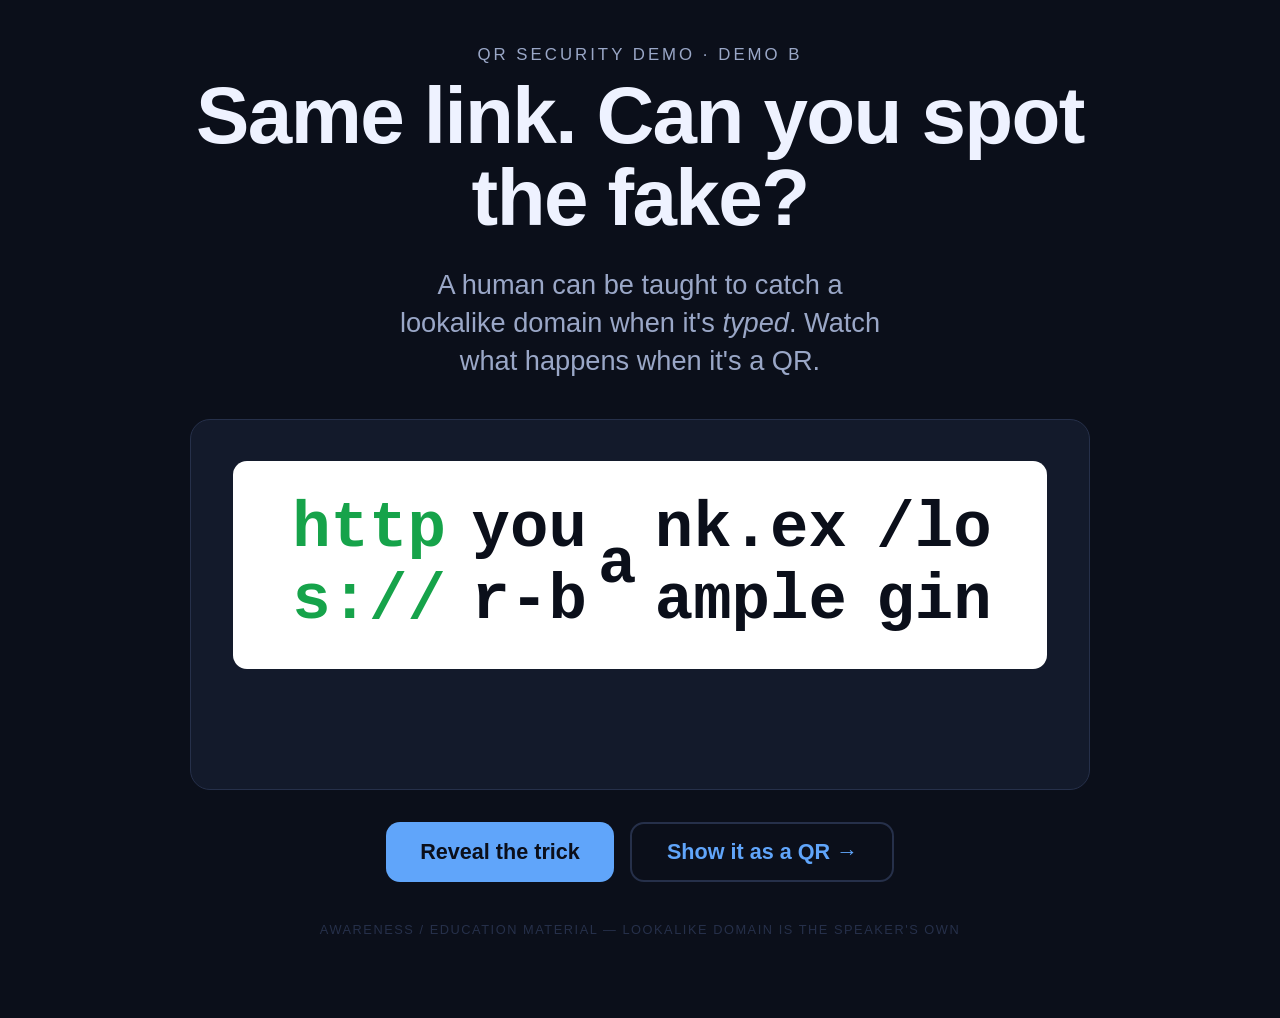
==== demo-b-preview-defeat/index.html @ 8ce10fcb "Build QR quishing awareness demo kit (5 demos) Safe, projector-legible live demos for a QR-security " ====
<!DOCTYPE html>
<html lang="en">
<head>
  <meta charset="utf-8">
  <meta name="viewport" content="width=device-width, initial-scale=1">
  <title>Spot the fake — URL vs QR</title>
  <link rel="stylesheet" href="../shared/landing.css">
  <style>
    body { justify-content: flex-start; padding-top: 5vh; }
    .stage { min-height: clamp(220px, 40vh, 460px); display:flex; flex-direction:column;
      align-items:center; justify-content:center; }
    .url-line {
      font-family: ui-monospace, "Cascadia Code", Menlo, Consolas, monospace;
      font-size: clamp(1.6rem, 6.5vw, 4rem);
      font-weight: 700;
      background: #fff; color:#0b0f1a;
      padding: 0.5em 0.7em; border-radius: 14px;
      display: inline-flex; align-items: center;
      word-break: break-all;
    }
    .url-line .scheme { color:#16a34a; }
    .homoglyph { position: relative; }
    body.exposed .homoglyph {
      background: #fde047; border-radius: 4px;
      box-shadow: 0 0 0 3px #f59e0b;
    }
    .callout { margin-top: 1.4rem; font-size: clamp(1rem, 2.4vw, 1.5rem);
      color: var(--warn); font-weight: 700; opacity:0; transition:opacity .3s; }
    body.exposed .callout { opacity: 1; }
    .controls { margin-top: 2rem; display:flex; gap:1rem; flex-wrap:wrap; justify-content:center; }
    button.ghost { background: transparent; color: var(--accent);
      border: 2px solid var(--border); }
  </style>
</head>
<body>
  <div class="wrap">
    <p class="eyebrow">QR security demo · Demo B</p>
    <h1 id="title">Same link. Can you spot the fake?</h1>
    <p class="lede" id="lede">A human can be taught to catch a lookalike domain
      when it's <em>typed</em>. Watch what happens when it's a QR.</p>

    <div class="panel stage">
      <!-- URL mode -->
      <div id="urlMode">
        <div class="url-line">
          <span class="scheme">https://</span><!--
       -->your&#8209;b<span class="homoglyph">&#x0430;</span>nk.example<!--
       --><span>/login</span>
        </div>
        <div class="callout">
          That highlighted character is a Cyrillic “а” (U+0430), not a Latin “a”
          (U+0061). Different domain. Different owner. Your eye reads “bank.”
        </div>
      </div>

      <!-- QR mode -->
      <div id="qrMode" class="hidden">
        <img class="qr" src="assets/lookalike.png" alt="QR code for the lookalike URL">
        <div class="callout" style="opacity:1; color:var(--muted);">
          Same lookalike URL — now encoded. No character to inspect. No preview.
          Nothing to spot. You just scan and go.
        </div>
      </div>
    </div>

    <div class="controls">
      <button id="exposeBtn" onclick="expose()">Reveal the trick</button>
      <button class="ghost" id="toggleBtn" onclick="toggleMode()">Show it as a QR →</button>
    </div>
    <p class="foot">Awareness / education material — lookalike domain is the speaker's own</p>
  </div>

  <script>
    let qr = false;
    function expose() { document.body.classList.add('exposed'); }
    function toggleMode() {
      qr = !qr;
      document.getElementById('urlMode').classList.toggle('hidden', qr);
      document.getElementById('qrMode').classList.toggle('hidden', !qr);
      document.getElementById('toggleBtn').textContent =
        qr ? '← Show it as a URL' : 'Show it as a QR →';
      document.getElementById('exposeBtn').style.visibility = qr ? 'hidden' : 'visible';
      document.getElementById('title').textContent =
        qr ? 'Now spot the fake.' : 'Same link. Can you spot the fake?';
    }
    document.addEventListener('keydown', (e) => {
      if (e.key === 'r' || e.key === 'R') expose();
      if (e.key === 'q' || e.key === 'Q' || e.key === ' ') { e.preventDefault(); toggleMode(); }
    });
  </script>
</body>
</html>
---- shared/landing.css ----
/* Shared styling for every demo landing / reveal page.
 * Design goals from the brief: legible from the back row of a 10,000-seat
 * room, big visual reveals, obviously an awareness demo (never a real login).
 */

:root {
  --bg: #0b0f1a;
  --bg-panel: #131a2b;
  --ink: #eef2ff;
  --muted: #9aa7c7;
  --safe: #22c55e;
  --danger: #ef4444;
  --warn: #f59e0b;
  --accent: #60a5fa;
  --border: #26304a;
  --maxw: 900px;
}

* { box-sizing: border-box; }

html, body {
  margin: 0;
  padding: 0;
  background: var(--bg);
  color: var(--ink);
  font-family: -apple-system, BlinkMacSystemFont, "Segoe UI", Roboto, Helvetica,
    Arial, sans-serif;
  -webkit-font-smoothing: antialiased;
}

body {
  min-height: 100vh;
  display: flex;
  flex-direction: column;
  align-items: center;
  justify-content: center;
  padding: 5vw 6vw;
  text-align: center;
}

.wrap { width: 100%; max-width: var(--maxw); }

.eyebrow {
  text-transform: uppercase;
  letter-spacing: 0.18em;
  font-size: clamp(0.8rem, 1.6vw, 1.05rem);
  color: var(--muted);
  margin: 0 0 0.6em;
}

h1 {
  font-size: clamp(2.2rem, 7vw, 5rem);
  line-height: 1.02;
  margin: 0 0 0.35em;
  font-weight: 800;
  letter-spacing: -0.02em;
}

.lede {
  font-size: clamp(1.1rem, 2.8vw, 1.7rem);
  color: var(--muted);
  line-height: 1.4;
  margin: 0 auto 1.4em;
  max-width: 34ch;
}

.panel {
  background: var(--bg-panel);
  border: 1px solid var(--border);
  border-radius: 20px;
  padding: clamp(1.4rem, 4vw, 2.6rem);
  margin: 1.2rem auto;
}

.badge {
  display: inline-flex;
  align-items: center;
  gap: 0.5em;
  padding: 0.5em 1.1em;
  border-radius: 999px;
  font-weight: 700;
  font-size: clamp(0.95rem, 2vw, 1.25rem);
  letter-spacing: 0.02em;
}
.badge.safe   { background: rgba(34,197,94,0.15);  color: var(--safe);   border: 1px solid rgba(34,197,94,0.4); }
.badge.danger { background: rgba(239,68,68,0.15);  color: var(--danger); border: 1px solid rgba(239,68,68,0.4); }
.badge.warn   { background: rgba(245,158,11,0.15); color: var(--warn);   border: 1px solid rgba(245,158,11,0.4); }

.big-domain {
  font-family: "SF Mono", ui-monospace, "Cascadia Code", Menlo, Consolas, monospace;
  font-size: clamp(1.4rem, 5vw, 3.2rem);
  font-weight: 700;
  word-break: break-all;
  margin: 0.5em 0;
}

.disclaimer {
  margin-top: 2.2rem;
  font-size: clamp(0.85rem, 1.8vw, 1.05rem);
  color: var(--muted);
  max-width: 46ch;
  line-height: 1.5;
}
.disclaimer strong { color: var(--ink); }

.qr {
  width: min(60vw, 420px);
  height: auto;
  background: #fff;
  padding: 18px;
  border-radius: 16px;
  display: block;
  margin: 1rem auto;
}

button, .btn {
  font: inherit;
  font-weight: 700;
  font-size: clamp(1rem, 2.4vw, 1.35rem);
  color: var(--bg);
  background: var(--accent);
  border: none;
  border-radius: 14px;
  padding: 0.7em 1.6em;
  cursor: pointer;
  transition: transform 0.08s ease, filter 0.15s ease;
}
button:hover, .btn:hover { filter: brightness(1.08); }
button:active, .btn:active { transform: translateY(1px); }

.foot {
  margin-top: 2.5rem;
  font-size: 0.8rem;
  letter-spacing: 0.12em;
  text-transform: uppercase;
  color: var(--border);
}

.hidden { display: none !important; }
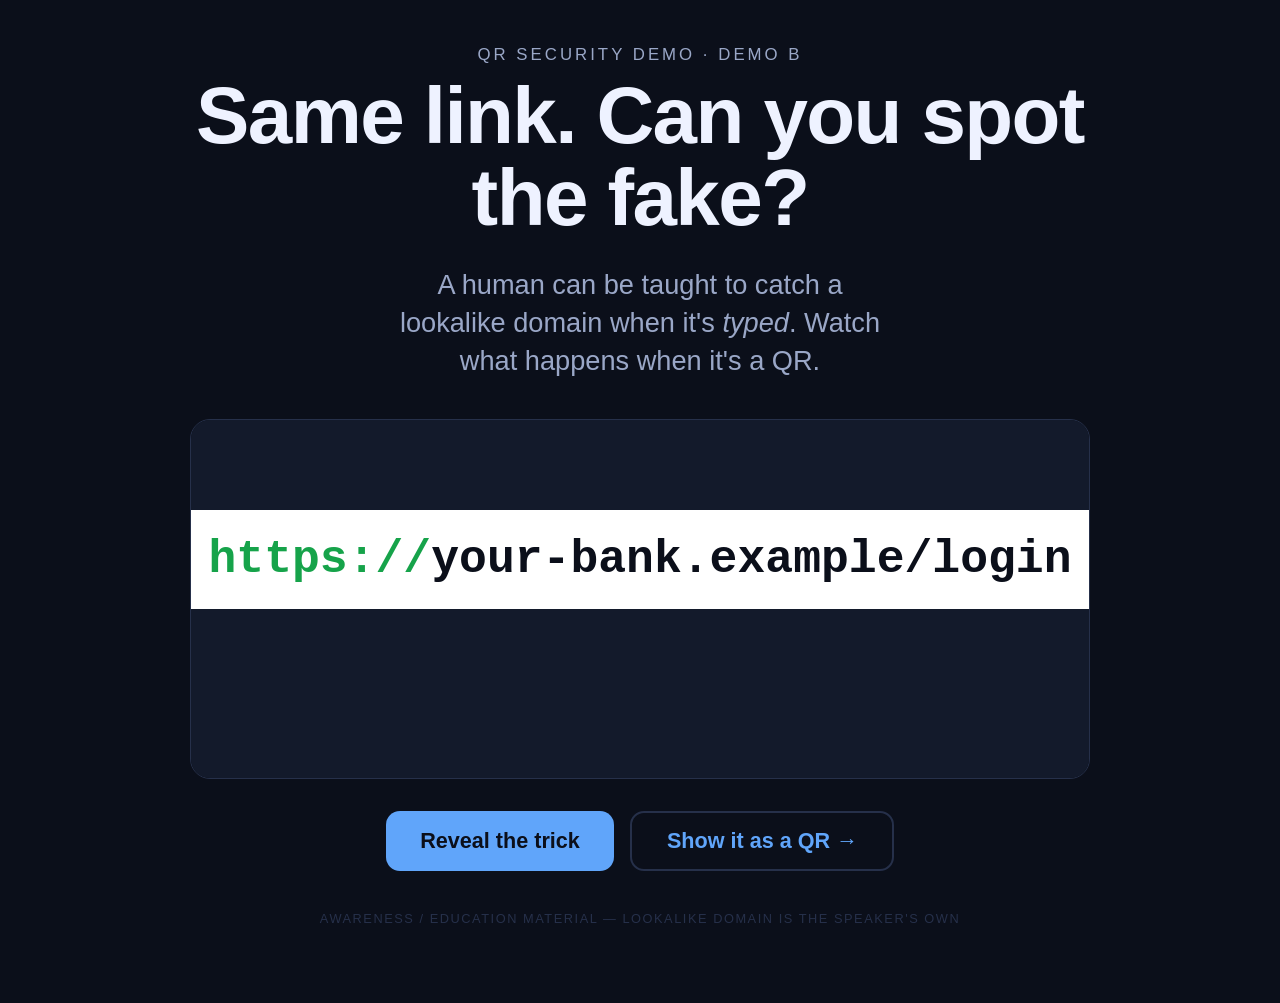
==== commit 0d49f961: "Demo B: keep the lookalike URL on one clean line At projector size the URL used word-break:break-all" ====
--- a/demo-b-preview-defeat/index.html
+++ b/demo-b-preview-defeat/index.html
@@ -11,13 +11,15 @@
       align-items:center; justify-content:center; }
     .url-line {
       font-family: ui-monospace, "Cascadia Code", Menlo, Consolas, monospace;
-      font-size: clamp(1.6rem, 6.5vw, 4rem);
+      font-size: clamp(1rem, 4vw, 2.9rem);
       font-weight: 700;
       background: #fff; color:#0b0f1a;
       padding: 0.5em 0.7em; border-radius: 14px;
-      display: inline-flex; align-items: center;
-      word-break: break-all;
+      display: inline-block;
+      white-space: nowrap;      /* keep the URL on one clean line */
+      max-width: 100%;
     }
+    .stage { max-width: 100%; overflow-x: auto; }
     .url-line .scheme { color:#16a34a; }
     .homoglyph { position: relative; }
     body.exposed .homoglyph {
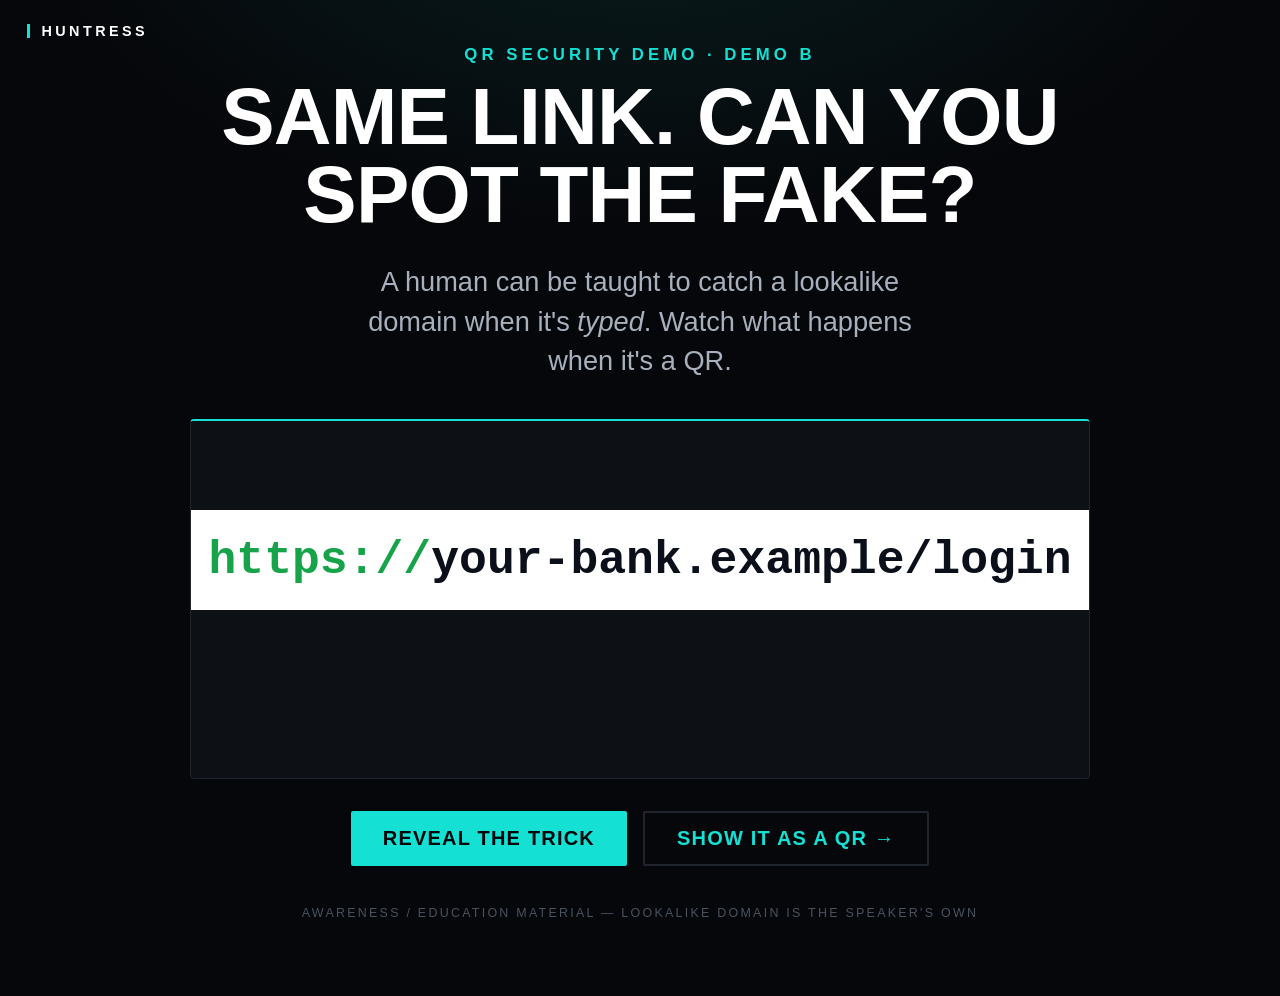
==== commit 488a8eb6: "Restyle demo pages to Huntress branding Re-skin every landing/stage/reveal page to the Huntress iden" ====
--- a/demo-b-preview-defeat/index.html
+++ b/demo-b-preview-defeat/index.html
@@ -14,7 +14,7 @@
       font-size: clamp(1rem, 4vw, 2.9rem);
       font-weight: 700;
       background: #fff; color:#0b0f1a;
-      padding: 0.5em 0.7em; border-radius: 14px;
+      padding: 0.5em 0.7em; border-radius: 4px;
       display: inline-block;
       white-space: nowrap;      /* keep the URL on one clean line */
       max-width: 100%;
--- a/shared/landing.css
+++ b/shared/landing.css
@@ -1,19 +1,35 @@
 /* Shared styling for every demo landing / reveal page.
- * Design goals from the brief: legible from the back row of a 10,000-seat
- * room, big visual reveals, obviously an awareness demo (never a real login).
+ * Huntress-branded: near-black ground, cyan primary, magenta + lime pops,
+ * heavy uppercase headings. Legible from the back row; obviously an awareness
+ * demo, never a real login. QR codes stay black-on-white for scannability.
+ *
+ * Brand tokens live in :root — swap these to re-skin every page at once.
  */
 
 :root {
-  --bg: #0b0f1a;
-  --bg-panel: #131a2b;
-  --ink: #eef2ff;
-  --muted: #9aa7c7;
-  --safe: #22c55e;
-  --danger: #ef4444;
-  --warn: #f59e0b;
-  --accent: #60a5fa;
-  --border: #26304a;
+  /* Huntress palette (sampled from huntress.com) */
+  --bg: #06070a;            /* near-black ground */
+  --bg-panel: #0d1015;      /* lifted panel */
+  --ink: #ffffff;
+  --muted: #a7b0bc;         /* light-grey body text */
+
+  --cyan: #14e0d4;          /* Huntress primary — buttons, links, wordmark */
+  --magenta: #ff2e9a;       /* hot-pink pop */
+  --lime: #aeee3c;          /* lime pop */
+  --amber: #f5a623;         /* caution (semantic only) */
+
+  /* Semantic aliases used across the demos */
+  --accent: var(--cyan);
+  --safe:   var(--lime);    /* "safe" reveals */
+  --danger: var(--magenta); /* "malicious" reveals */
+  --warn:   var(--amber);
+
+  --border: #20252d;
   --maxw: 900px;
+
+  --sans: "Inter", -apple-system, BlinkMacSystemFont, "Segoe UI", Roboto,
+    Helvetica, Arial, sans-serif;
+  --mono: "SF Mono", ui-monospace, "Cascadia Code", Menlo, Consolas, monospace;
 }
 
 * { box-sizing: border-box; }
@@ -21,10 +37,11 @@
 html, body {
   margin: 0;
   padding: 0;
-  background: var(--bg);
+  background:
+    radial-gradient(1000px 560px at 50% -12%, rgba(20,224,212,0.10), transparent 62%),
+    var(--bg);
   color: var(--ink);
-  font-family: -apple-system, BlinkMacSystemFont, "Segoe UI", Roboto, Helvetica,
-    Arial, sans-serif;
+  font-family: var(--sans);
   -webkit-font-smoothing: antialiased;
 }
 
@@ -38,36 +55,56 @@
   text-align: center;
 }
 
+/* Corporate wordmark, fixed top-left on every page (text placeholder). */
+body::before {
+  content: "HUNTRESS";
+  position: fixed;
+  top: 1.5rem;
+  left: 1.7rem;
+  z-index: 10;
+  font-weight: 800;
+  font-size: 0.9rem;
+  letter-spacing: 0.24em;
+  color: var(--ink);
+  padding-left: 0.7rem;
+  border-left: 3px solid var(--cyan);
+  line-height: 1;
+}
+
 .wrap { width: 100%; max-width: var(--maxw); }
 
 .eyebrow {
   text-transform: uppercase;
-  letter-spacing: 0.18em;
+  letter-spacing: 0.24em;
   font-size: clamp(0.8rem, 1.6vw, 1.05rem);
-  color: var(--muted);
-  margin: 0 0 0.6em;
+  font-weight: 700;
+  color: var(--cyan);
+  margin: 0 0 0.75em;
 }
 
 h1 {
-  font-size: clamp(2.2rem, 7vw, 5rem);
-  line-height: 1.02;
+  font-size: clamp(2.3rem, 7vw, 5rem);
+  line-height: 0.98;
   margin: 0 0 0.35em;
   font-weight: 800;
-  letter-spacing: -0.02em;
+  letter-spacing: -0.01em;
+  text-transform: uppercase;
+  text-wrap: balance;
 }
 
 .lede {
   font-size: clamp(1.1rem, 2.8vw, 1.7rem);
   color: var(--muted);
-  line-height: 1.4;
+  line-height: 1.45;
   margin: 0 auto 1.4em;
-  max-width: 34ch;
+  max-width: 36ch;
 }
 
 .panel {
   background: var(--bg-panel);
   border: 1px solid var(--border);
-  border-radius: 20px;
+  border-top: 2px solid var(--cyan);   /* angular Huntress top accent */
+  border-radius: 4px;
   padding: clamp(1.4rem, 4vw, 2.6rem);
   margin: 1.2rem auto;
 }
@@ -76,18 +113,19 @@
   display: inline-flex;
   align-items: center;
   gap: 0.5em;
-  padding: 0.5em 1.1em;
-  border-radius: 999px;
-  font-weight: 700;
-  font-size: clamp(0.95rem, 2vw, 1.25rem);
-  letter-spacing: 0.02em;
+  padding: 0.5em 1.05em;
+  border-radius: 3px;
+  font-weight: 800;
+  font-size: clamp(0.9rem, 1.9vw, 1.15rem);
+  letter-spacing: 0.06em;
+  text-transform: uppercase;
 }
-.badge.safe   { background: rgba(34,197,94,0.15);  color: var(--safe);   border: 1px solid rgba(34,197,94,0.4); }
-.badge.danger { background: rgba(239,68,68,0.15);  color: var(--danger); border: 1px solid rgba(239,68,68,0.4); }
-.badge.warn   { background: rgba(245,158,11,0.15); color: var(--warn);   border: 1px solid rgba(245,158,11,0.4); }
+.badge.safe   { background: rgba(174,238,60,0.14); color: var(--lime);    border: 1px solid rgba(174,238,60,0.45); }
+.badge.danger { background: rgba(255,46,154,0.14); color: var(--magenta); border: 1px solid rgba(255,46,154,0.45); }
+.badge.warn   { background: rgba(245,166,35,0.14); color: var(--amber);   border: 1px solid rgba(245,166,35,0.45); }
 
 .big-domain {
-  font-family: "SF Mono", ui-monospace, "Cascadia Code", Menlo, Consolas, monospace;
+  font-family: var(--mono);
   font-size: clamp(1.4rem, 5vw, 3.2rem);
   font-weight: 700;
   word-break: break-all;
@@ -95,11 +133,11 @@
 }
 
 .disclaimer {
-  margin-top: 2.2rem;
+  margin: 2.2rem auto 0;   /* auto sides so the 46ch block stays centered */
   font-size: clamp(0.85rem, 1.8vw, 1.05rem);
   color: var(--muted);
   max-width: 46ch;
-  line-height: 1.5;
+  line-height: 1.55;
 }
 .disclaimer strong { color: var(--ink); }
 
@@ -108,32 +146,40 @@
   height: auto;
   background: #fff;
   padding: 18px;
-  border-radius: 16px;
+  border-radius: 6px;
   display: block;
   margin: 1rem auto;
 }
 
 button, .btn {
   font: inherit;
-  font-weight: 700;
-  font-size: clamp(1rem, 2.4vw, 1.35rem);
+  font-weight: 800;
+  font-size: clamp(0.95rem, 2.2vw, 1.25rem);
+  text-transform: uppercase;
+  letter-spacing: 0.06em;
   color: var(--bg);
-  background: var(--accent);
+  background: var(--cyan);
   border: none;
-  border-radius: 14px;
+  border-radius: 2px;
   padding: 0.7em 1.6em;
   cursor: pointer;
   transition: transform 0.08s ease, filter 0.15s ease;
 }
 button:hover, .btn:hover { filter: brightness(1.08); }
 button:active, .btn:active { transform: translateY(1px); }
+button:focus-visible, .btn:focus-visible,
+a:focus-visible { outline: 3px solid var(--cyan); outline-offset: 3px; }
 
 .foot {
   margin-top: 2.5rem;
-  font-size: 0.8rem;
-  letter-spacing: 0.12em;
+  font-size: 0.78rem;
+  letter-spacing: 0.18em;
   text-transform: uppercase;
-  color: var(--border);
+  color: #4a525f;
 }
 
 .hidden { display: none !important; }
+
+@media (prefers-reduced-motion: reduce) {
+  * { transition: none !important; animation: none !important; }
+}
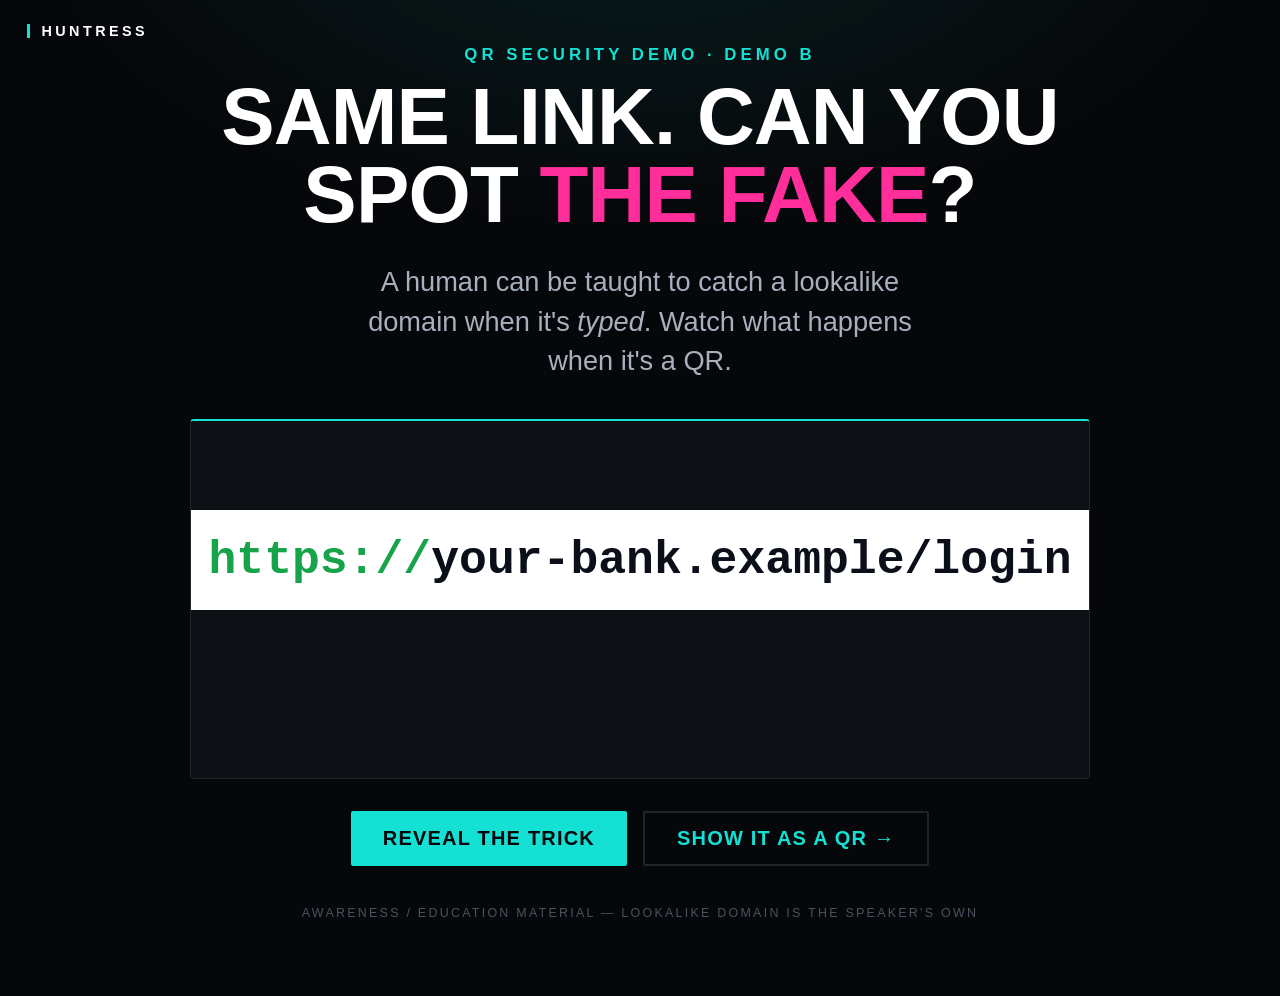
==== commit 3e2fce33: "Lean teal-forward: retire green, add magenta/teal keyword highlights Per brand direction, shift the " ====
--- a/demo-b-preview-defeat/index.html
+++ b/demo-b-preview-defeat/index.html
@@ -37,7 +37,7 @@
 <body>
   <div class="wrap">
     <p class="eyebrow">QR security demo · Demo B</p>
-    <h1 id="title">Same link. Can you spot the fake?</h1>
+    <h1 id="title">Same link. Can you spot <span class="hl-m">the fake</span>?</h1>
     <p class="lede" id="lede">A human can be taught to catch a lookalike domain
       when it's <em>typed</em>. Watch what happens when it's a QR.</p>
 
@@ -82,8 +82,9 @@
       document.getElementById('toggleBtn').textContent =
         qr ? '← Show it as a URL' : 'Show it as a QR →';
       document.getElementById('exposeBtn').style.visibility = qr ? 'hidden' : 'visible';
-      document.getElementById('title').textContent =
-        qr ? 'Now spot the fake.' : 'Same link. Can you spot the fake?';
+      document.getElementById('title').innerHTML =
+        qr ? 'Now spot <span class="hl-m">the fake</span>.'
+           : 'Same link. Can you spot <span class="hl-m">the fake</span>?';
     }
     document.addEventListener('keydown', (e) => {
       if (e.key === 'r' || e.key === 'R') expose();
--- a/shared/landing.css
+++ b/shared/landing.css
@@ -18,9 +18,11 @@
   --lime: #aeee3c;          /* lime pop */
   --amber: #f5a623;         /* caution (semantic only) */
 
-  /* Semantic aliases used across the demos */
+  /* Semantic aliases used across the demos.
+   * Teal-forward: safe/positive reads teal, malicious reads magenta.
+   * Lime is reserved for tiny accents only (e.g. the safe check-mark). */
   --accent: var(--cyan);
-  --safe:   var(--lime);    /* "safe" reveals */
+  --safe:   var(--cyan);    /* "safe" reveals — teal, not green */
   --danger: var(--magenta); /* "malicious" reveals */
   --warn:   var(--amber);
 
@@ -120,9 +122,15 @@
   letter-spacing: 0.06em;
   text-transform: uppercase;
 }
-.badge.safe   { background: rgba(174,238,60,0.14); color: var(--lime);    border: 1px solid rgba(174,238,60,0.45); }
+.badge.safe   { background: rgba(20,224,212,0.12); color: var(--cyan);    border: 1px solid rgba(20,224,212,0.45); }
 .badge.danger { background: rgba(255,46,154,0.14); color: var(--magenta); border: 1px solid rgba(255,46,154,0.45); }
 .badge.warn   { background: rgba(245,166,35,0.14); color: var(--amber);   border: 1px solid rgba(245,166,35,0.45); }
+/* sole sparing use of green: the reassuring check-mark on safe badges */
+.badge .tick  { color: var(--lime); }
+
+/* highlight key words in headings/titles */
+.hl-t { color: var(--cyan); }
+.hl-m { color: var(--magenta); }
 
 .big-domain {
   font-family: var(--mono);
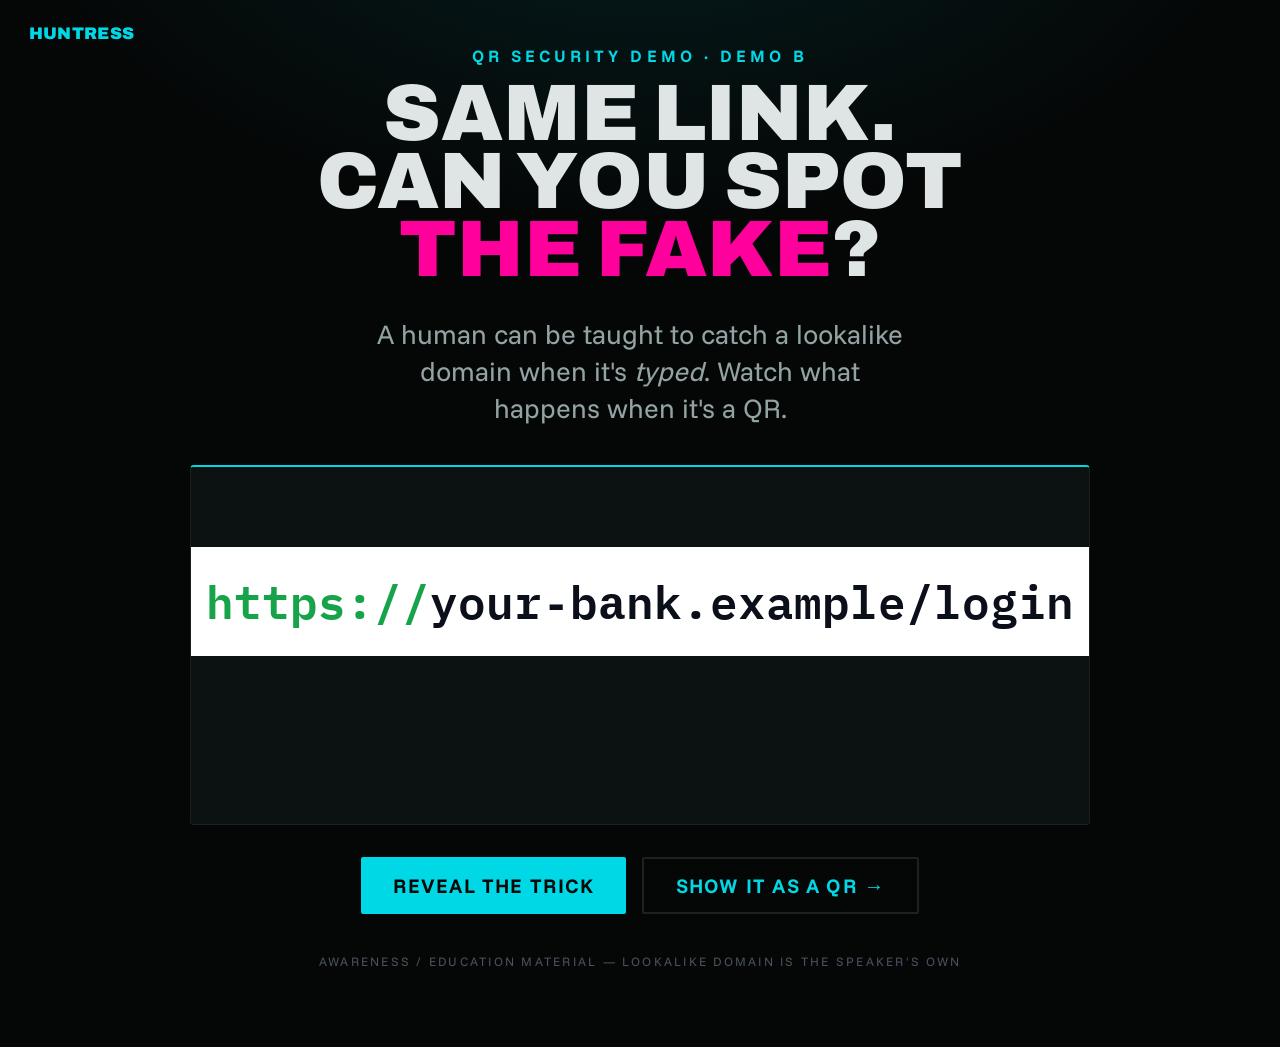
==== commit 57c07714: "Match the official Huntress brand: exact palette + real typefaces Applies the Huntress style guide (" ====
--- a/demo-b-preview-defeat/index.html
+++ b/demo-b-preview-defeat/index.html
@@ -10,7 +10,7 @@
     .stage { min-height: clamp(220px, 40vh, 460px); display:flex; flex-direction:column;
       align-items:center; justify-content:center; }
     .url-line {
-      font-family: ui-monospace, "Cascadia Code", Menlo, Consolas, monospace;
+      font-family: var(--mono);   /* IBM Plex Mono — makes the homoglyph legible */
       font-size: clamp(1rem, 4vw, 2.9rem);
       font-weight: 700;
       background: #fff; color:#0b0f1a;
--- a/shared/landing.css
+++ b/shared/landing.css
@@ -1,22 +1,26 @@
 /* Shared styling for every demo landing / reveal page.
- * Huntress-branded: near-black ground, cyan primary, magenta + lime pops,
- * heavy uppercase headings. Legible from the back row; obviously an awareness
- * demo, never a real login. QR codes stay black-on-white for scannability.
+ * Huntress-branded per the official style guide (Frontify): Blacksite ground,
+ * Huntress Teal primary, Raspberry Pi (magenta) accent, Cybercrime Lime used
+ * sparingly. Archivo Black titles (all caps), Funnel Sans body, IBM Plex Mono.
+ * Legible from the back row; obviously an awareness demo, never a real login.
+ * QR codes stay black-on-white for scannability.
  *
  * Brand tokens live in :root — swap these to re-skin every page at once.
  */
+@import url("fonts.css");
 
 :root {
-  /* Huntress palette (sampled from huntress.com) */
-  --bg: #06070a;            /* near-black ground */
-  --bg-panel: #0d1015;      /* lifted panel */
-  --ink: #ffffff;
-  --muted: #a7b0bc;         /* light-grey body text */
-
-  --cyan: #14e0d4;          /* Huntress primary — buttons, links, wordmark */
-  --magenta: #ff2e9a;       /* hot-pink pop */
-  --lime: #aeee3c;          /* lime pop */
-  --amber: #f5a623;         /* caution (semantic only) */
+  /* Official Huntress palette (Frontify style guide) */
+  --bg: #050707;            /* Blacksite — near-black ground (50%) */
+  --bg-panel: #0c1111;      /* lifted panel */
+  --ink: #dfe5e5;           /* Whitehat — primary text (25%) */
+  --muted: #93a2a2;         /* dimmed Whitehat for secondary text */
+
+  --cyan: #00d8e5;          /* Huntress Teal — primary accent (10%) */
+  --magenta: #ff009d;       /* Raspberry Pi — accent (<=5%) */
+  --lime: #7ee500;          /* Cybercrime Lime — sparing accent (<=5%) */
+  --amber: #fed21b;         /* Canary Yellow — caution (tertiary) */
+  --firewall: #f2522e;      /* Firewall — reserved */
 
   /* Semantic aliases used across the demos.
    * Teal-forward: safe/positive reads teal, malicious reads magenta.
@@ -26,12 +30,13 @@
   --danger: var(--magenta); /* "malicious" reveals */
   --warn:   var(--amber);
 
-  --border: #20252d;
+  --border: #1c2222;
   --maxw: 900px;
 
-  --sans: "Inter", -apple-system, BlinkMacSystemFont, "Segoe UI", Roboto,
+  --display: "Archivo", "Arial Black", system-ui, sans-serif;   /* Black weight */
+  --sans: "Funnel Sans", -apple-system, BlinkMacSystemFont, "Segoe UI", Roboto,
     Helvetica, Arial, sans-serif;
-  --mono: "SF Mono", ui-monospace, "Cascadia Code", Menlo, Consolas, monospace;
+  --mono: "IBM Plex Mono", "SF Mono", ui-monospace, Menlo, Consolas, monospace;
 }
 
 * { box-sizing: border-box; }
@@ -40,10 +45,11 @@
   margin: 0;
   padding: 0;
   background:
-    radial-gradient(1000px 560px at 50% -12%, rgba(20,224,212,0.10), transparent 62%),
+    radial-gradient(1000px 560px at 50% -12%, rgba(0,216,229,0.10), transparent 62%),
     var(--bg);
   color: var(--ink);
   font-family: var(--sans);
+  line-height: 1.35;
   -webkit-font-smoothing: antialiased;
 }
 
@@ -57,19 +63,21 @@
   text-align: center;
 }
 
-/* Corporate wordmark, fixed top-left on every page (text placeholder). */
+/* Corporate wordmark, fixed top-left on every page.
+ * Text placeholder in Archivo Black, teal-on-dark (an approved logo combo);
+ * swap for the official "Huntress Logo Wide White/Teal" SVG when available,
+ * keeping >=60px clear space per the style guide. */
 body::before {
   content: "HUNTRESS";
   position: fixed;
-  top: 1.5rem;
-  left: 1.7rem;
+  top: 1.6rem;
+  left: 1.8rem;
   z-index: 10;
-  font-weight: 800;
-  font-size: 0.9rem;
-  letter-spacing: 0.24em;
-  color: var(--ink);
-  padding-left: 0.7rem;
-  border-left: 3px solid var(--cyan);
+  font-family: var(--display);
+  font-weight: 900;
+  font-size: 1.05rem;
+  letter-spacing: 0.02em;
+  color: var(--cyan);
   line-height: 1;
 }
 
@@ -85,19 +93,20 @@
 }
 
 h1 {
+  font-family: var(--display);     /* Archivo Black */
   font-size: clamp(2.3rem, 7vw, 5rem);
-  line-height: 0.98;
-  margin: 0 0 0.35em;
-  font-weight: 800;
-  letter-spacing: -0.01em;
-  text-transform: uppercase;
+  line-height: 0.85;               /* style guide: headline line-height 85% */
+  margin: 0 0 0.4em;
+  font-weight: 900;
+  letter-spacing: 0;
+  text-transform: uppercase;       /* Archivo Black, all caps */
   text-wrap: balance;
 }
 
 .lede {
   font-size: clamp(1.1rem, 2.8vw, 1.7rem);
   color: var(--muted);
-  line-height: 1.45;
+  line-height: 1.35;               /* body copy 120-140% */
   margin: 0 auto 1.4em;
   max-width: 36ch;
 }
@@ -117,14 +126,14 @@
   gap: 0.5em;
   padding: 0.5em 1.05em;
   border-radius: 3px;
-  font-weight: 800;
+  font-weight: 700;
   font-size: clamp(0.9rem, 1.9vw, 1.15rem);
   letter-spacing: 0.06em;
   text-transform: uppercase;
 }
-.badge.safe   { background: rgba(20,224,212,0.12); color: var(--cyan);    border: 1px solid rgba(20,224,212,0.45); }
-.badge.danger { background: rgba(255,46,154,0.14); color: var(--magenta); border: 1px solid rgba(255,46,154,0.45); }
-.badge.warn   { background: rgba(245,166,35,0.14); color: var(--amber);   border: 1px solid rgba(245,166,35,0.45); }
+.badge.safe   { background: rgba(0,216,229,0.12); color: var(--cyan);    border: 1px solid rgba(0,216,229,0.45); }
+.badge.danger { background: rgba(255,0,157,0.14); color: var(--magenta); border: 1px solid rgba(255,0,157,0.45); }
+.badge.warn   { background: rgba(254,210,27,0.14); color: var(--amber);   border: 1px solid rgba(254,210,27,0.45); }
 /* sole sparing use of green: the reassuring check-mark on safe badges */
 .badge .tick  { color: var(--lime); }
 
@@ -160,8 +169,8 @@
 }
 
 button, .btn {
-  font: inherit;
-  font-weight: 800;
+  font-family: var(--sans);
+  font-weight: 700;
   font-size: clamp(0.95rem, 2.2vw, 1.25rem);
   text-transform: uppercase;
   letter-spacing: 0.06em;
